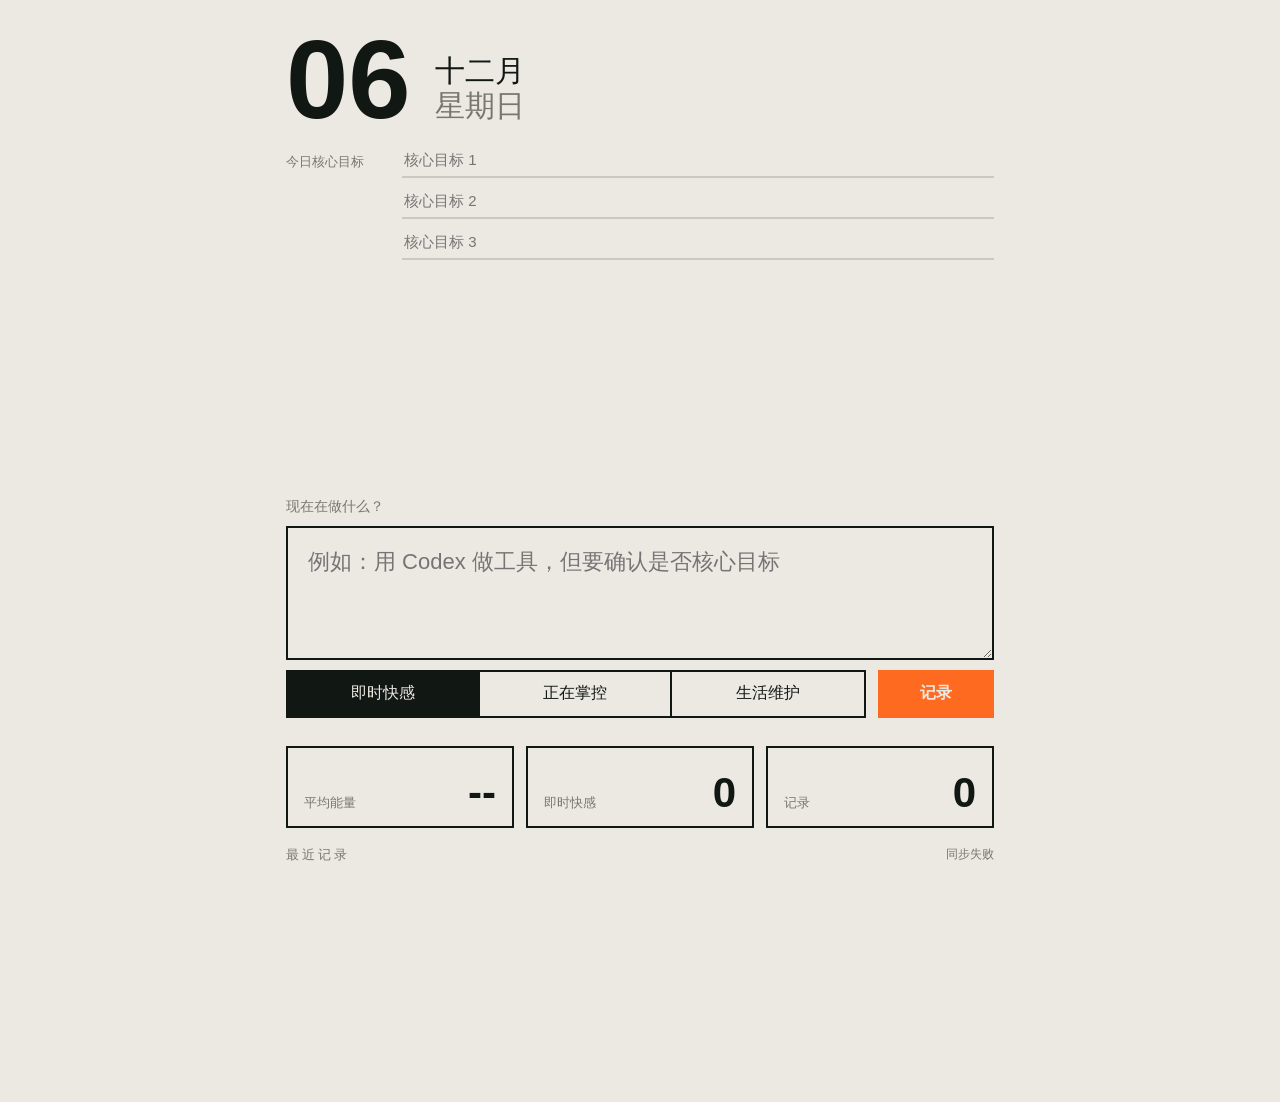
==== web/index.html @ 86beaaf3 "Add files via upload" ====
<!doctype html>
<html lang="zh-CN">
  <head>
    <meta charset="UTF-8">
    <meta name="viewport" content="width=device-width, initial-scale=1.0">
    <title>在做什么</title>
    <link rel="stylesheet" href="./styles.css">
  </head>
  <body>
    <main class="shell">
      <section class="timeline-section">
        <div class="date-lockup">
          <strong id="dayNumber">--</strong>
          <div>
            <span id="monthLabel">----</span>
            <span id="weekdayLabel">---</span>
          </div>
        </div>

        <section class="goals-panel">
          <div class="goals-title">今日核心目标</div>
          <div id="goalInputs" class="goal-inputs">
            <input class="goal-input" type="text" autocomplete="off" maxlength="80" placeholder="核心目标 1">
            <input class="goal-input" type="text" autocomplete="off" maxlength="80" placeholder="核心目标 2">
            <input class="goal-input" type="text" autocomplete="off" maxlength="80" placeholder="核心目标 3">
          </div>
        </section>

        <div id="timelineCanvas" class="timeline-canvas" aria-label="能量走势"></div>
      </section>

      <section class="input-section">
        <label for="activityInput">现在在做什么？</label>
        <textarea id="activityInput" autocomplete="off" rows="3" placeholder="例如：用 Codex 做工具，但要确认是否核心目标"></textarea>
        <div id="followUpBox" class="follow-up-box hidden">
          <label id="followUpQuestion" for="followUpInput"></label>
          <input id="followUpInput" type="text" autocomplete="off">
          <div id="quickAnswers" class="quick-answers">
            <button type="button" data-answer="单任务">单任务</button>
            <button type="button" data-answer="有干扰">有干扰</button>
            <button type="button" data-answer="不核心">不核心</button>
            <button type="button" data-answer="有明确产出">有明确产出</button>
          </div>
        </div>

        <div class="controls-row">
          <div id="categoryButtons" class="segmented" role="radiogroup" aria-label="状态"></div>
          <button id="saveButton" class="primary-button"><span id="saveLabel">记录</span></button>
        </div>
      </section>

      <section class="summary-section">
        <article class="metric"><span>平均能量</span><strong id="averageEnergy">--</strong></article>
        <article class="metric"><span>即时快感</span><strong id="spentMinutes">0</strong></article>
        <article class="metric"><span>记录</span><strong id="recordCount">0</strong></article>
      </section>

      <section class="records-section">
        <div class="records-heading"><h2>最近记录</h2><span id="syncStatus"></span></div>
        <div id="recentList" class="recent-list"></div>
      </section>
    </main>
    <script src="./config.js"></script>
    <script src="./app.js"></script>
  </body>
</html>
---- web/styles.css ----
:root {
  color-scheme: light;
  font-family: "Microsoft YaHei UI", "Segoe UI", Arial, sans-serif;
  --paper: #ece9e3;
  --ink: #111713;
  --muted: #777771;
  --line: #cbc8c0;
  --soft: #dfdcd5;
  --orange: #ff6a21;
}

* { box-sizing: border-box; }

html,
body {
  margin: 0;
  min-height: 100%;
  background: var(--paper);
  color: var(--ink);
}

button,
textarea,
input {
  font: inherit;
}

button {
  border: 0;
  cursor: pointer;
}

.shell {
  width: min(760px, 100%);
  min-height: 100vh;
  margin: 0 auto;
  padding: 34px 26px 36px;
  display: grid;
  grid-template-rows: auto auto 82px minmax(220px, 1fr);
  gap: 18px;
}

.date-lockup {
  display: grid;
  grid-template-columns: auto 1fr;
  align-items: end;
  gap: 24px;
}

.date-lockup strong {
  font-size: 112px;
  line-height: 0.82;
  font-weight: 850;
}

.date-lockup div {
  display: grid;
  gap: 2px;
  padding-bottom: 4px;
}

.date-lockup span {
  color: var(--ink);
  font-size: 30px;
  line-height: 1.1;
}

#weekdayLabel {
  color: var(--muted);
  font-weight: 300;
}

.goals-panel {
  margin-top: 18px;
  display: grid;
  grid-template-columns: 104px 1fr;
  gap: 12px;
  align-items: start;
}

.goals-title {
  color: var(--muted);
  font-size: 13px;
  line-height: 36px;
}

.goal-inputs {
  display: grid;
  gap: 7px;
}

.goal-input,
.follow-up-box input {
  width: 100%;
  min-height: 34px;
  border: 0;
  border-bottom: 2px solid var(--line);
  outline: 0;
  color: var(--ink);
  background: transparent;
  font-size: 15px;
}

.goal-input:focus,
.follow-up-box input:focus,
textarea:focus {
  border-color: var(--orange);
}

.timeline-canvas {
  margin-top: 22px;
  height: 198px;
  overflow-x: auto;
  overflow-y: hidden;
}

.timeline-svg { display: block; }

.baseline {
  stroke: var(--line);
  stroke-width: 2;
}

.energy-line {
  fill: none;
  stroke: var(--ink);
  stroke-width: 5;
  stroke-linecap: round;
  stroke-linejoin: round;
}

.timeline-point circle { fill: var(--ink); }
.timeline-point.latest circle { fill: var(--orange); }

.timeline-point text,
.timeline-label text {
  fill: var(--muted);
  font-size: 12px;
  text-anchor: middle;
}

.day-divider line {
  stroke: var(--line);
  stroke-width: 2;
  stroke-dasharray: 4 8;
}

.day-divider text {
  fill: var(--orange);
  font-size: 11px;
  text-anchor: middle;
}

.empty-timeline {
  height: 190px;
  display: grid;
  place-items: center;
  border: 2px solid var(--line);
  color: var(--muted);
}

.input-section {
  display: grid;
  grid-template-rows: auto auto auto auto;
  gap: 10px;
}

.input-section label {
  color: var(--muted);
  font-size: 14px;
}

textarea {
  width: 100%;
  min-height: 96px;
  resize: vertical;
  outline: 0;
  border: 2px solid var(--ink);
  border-radius: 0;
  padding: 18px 20px;
  color: var(--ink);
  background: transparent;
  font-size: 22px;
  line-height: 1.42;
}

.follow-up-box {
  display: grid;
  grid-template-columns: 180px 1fr;
  align-items: center;
  gap: 12px;
}

.follow-up-box label {
  color: var(--orange);
  font-size: 14px;
}

.quick-answers {
  grid-column: 2;
  display: flex;
  flex-wrap: wrap;
  gap: 6px;
}

.quick-answers button {
  min-height: 28px;
  padding: 0 9px;
  color: var(--ink);
  background: transparent;
  border: 1px solid var(--line);
}

.controls-row {
  display: grid;
  grid-template-columns: 1fr 116px;
  gap: 12px;
  align-items: center;
}

.segmented {
  display: grid;
  grid-template-columns: repeat(3, 1fr);
  border: 2px solid var(--ink);
}

.segment {
  min-height: 44px;
  color: var(--ink);
  background: transparent;
  border-right: 2px solid var(--ink);
}

.segment:last-child { border-right: 0; }
.segment.selected { color: var(--paper); background: var(--ink); }

.primary-button {
  min-height: 48px;
  color: var(--paper);
  background: var(--orange);
  font-weight: 700;
}

.summary-section {
  display: grid;
  grid-template-columns: repeat(3, 1fr);
  gap: 12px;
}

.metric {
  padding: 14px 16px;
  border: 2px solid var(--ink);
  display: grid;
  grid-template-columns: 1fr auto;
  align-items: end;
}

.metric span {
  color: var(--muted);
  font-size: 13px;
}

.metric strong {
  font-size: 42px;
  line-height: 0.9;
}

.records-section {
  min-height: 0;
  display: grid;
  grid-template-rows: auto 1fr;
  gap: 12px;
}

.records-heading {
  display: flex;
  justify-content: space-between;
  align-items: center;
}

h2 {
  margin: 0;
  font-size: 13px;
  font-weight: 500;
  color: var(--muted);
  letter-spacing: 0.22em;
}

#syncStatus {
  color: var(--muted);
  font-size: 12px;
}

.recent-list {
  overflow-y: auto;
  display: grid;
  align-content: start;
  gap: 8px;
}

.recent-item {
  display: grid;
  grid-template-columns: 56px 44px 92px 1fr;
  gap: 12px;
  align-items: center;
  min-height: 42px;
  padding: 8px 0;
  border-bottom: 1px solid var(--line);
}

.recent-item time,
.recent-item span {
  color: var(--muted);
  font-size: 12px;
}

.recent-item strong {
  font-size: 18px;
  line-height: 1;
}

.recent-item p {
  margin: 0;
  min-width: 0;
  overflow: hidden;
  text-overflow: ellipsis;
  white-space: nowrap;
}

.hidden { display: none !important; }
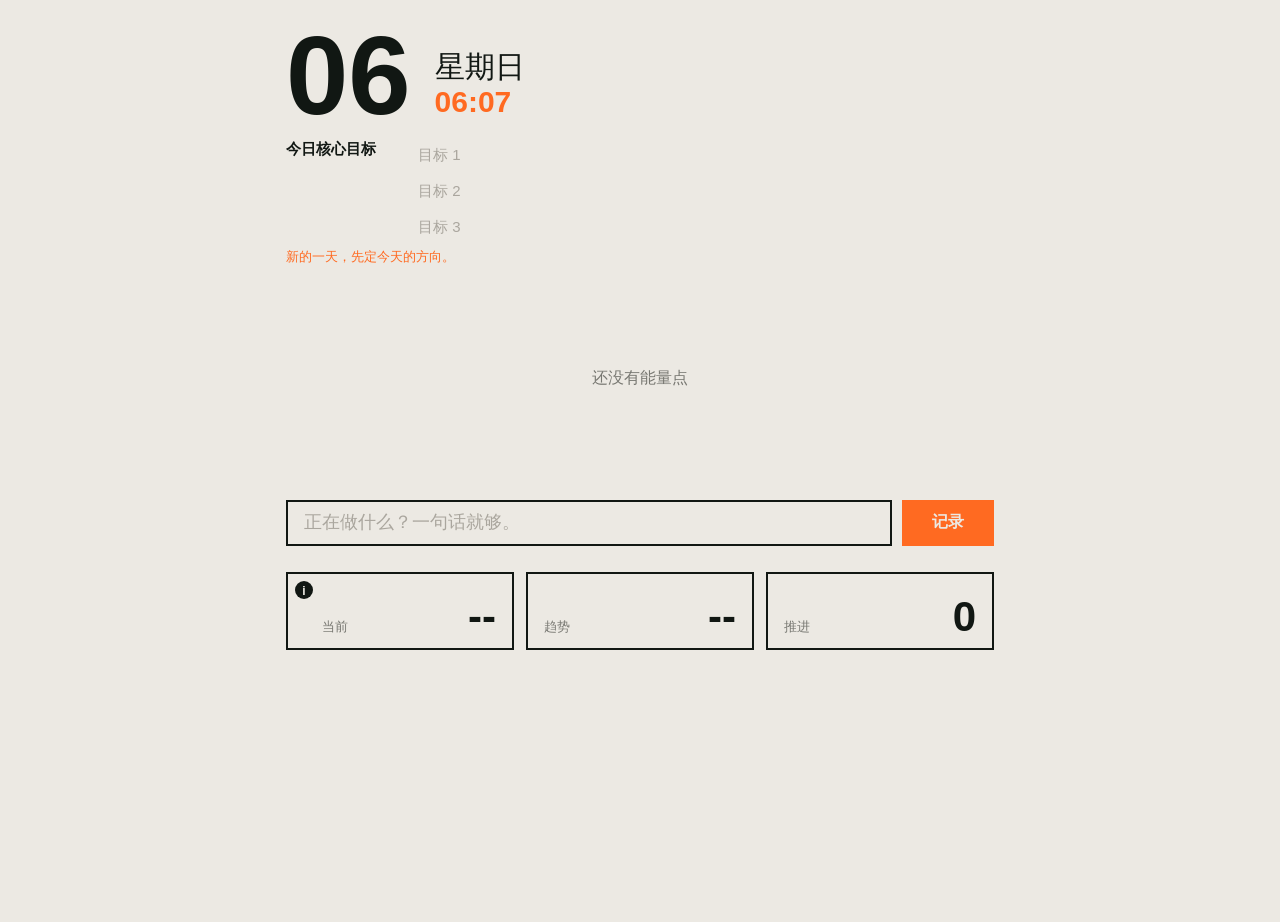
==== commit 264d1dab: "Add files via upload" ====
--- a/web/index.html
+++ b/web/index.html
@@ -12,29 +12,31 @@
         <div class="date-lockup">
           <strong id="dayNumber">--</strong>
           <div>
-            <span id="monthLabel">----</span>
             <span id="weekdayLabel">---</span>
+            <span id="timeLabel">--:--</span>
           </div>
         </div>
 
         <section class="goals-panel">
           <div class="goals-title">今日核心目标</div>
           <div id="goalInputs" class="goal-inputs">
-            <input class="goal-input" type="text" autocomplete="off" maxlength="80" placeholder="核心目标 1">
-            <input class="goal-input" type="text" autocomplete="off" maxlength="80" placeholder="核心目标 2">
-            <input class="goal-input" type="text" autocomplete="off" maxlength="80" placeholder="核心目标 3">
+            <input class="goal-input" type="text" autocomplete="off" maxlength="80" placeholder="目标 1">
+            <input class="goal-input" type="text" autocomplete="off" maxlength="80" placeholder="目标 2">
+            <input class="goal-input" type="text" autocomplete="off" maxlength="80" placeholder="目标 3">
           </div>
         </section>
+        <div id="goalPrompt" class="goal-prompt hidden">新的一天，先定今天的方向。</div>
 
         <div id="timelineCanvas" class="timeline-canvas" aria-label="能量走势"></div>
+        <div id="timelineDetail" class="timeline-detail hidden"></div>
       </section>
 
       <section class="input-section">
-        <label for="activityInput">现在在做什么？</label>
-        <textarea id="activityInput" autocomplete="off" rows="3" placeholder="例如：用 Codex 做工具，但要确认是否核心目标"></textarea>
+        <input id="activityInput" class="activity-input" type="text" autocomplete="off" maxlength="120" aria-label="快速记录" placeholder="正在做什么？一句话就够。">
+        <button id="saveButton" class="primary-button"><span id="saveLabel">记录</span></button>
         <div id="followUpBox" class="follow-up-box hidden">
           <label id="followUpQuestion" for="followUpInput"></label>
-          <input id="followUpInput" type="text" autocomplete="off">
+          <input id="followUpInput" type="text" autocomplete="off" maxlength="80">
           <div id="quickAnswers" class="quick-answers">
             <button type="button" data-answer="单任务">单任务</button>
             <button type="button" data-answer="有干扰">有干扰</button>
@@ -42,23 +44,43 @@
             <button type="button" data-answer="有明确产出">有明确产出</button>
           </div>
         </div>
-
-        <div class="controls-row">
-          <div id="categoryButtons" class="segmented" role="radiogroup" aria-label="状态"></div>
-          <button id="saveButton" class="primary-button"><span id="saveLabel">记录</span></button>
-        </div>
       </section>
 
-      <section class="summary-section">
-        <article class="metric"><span>平均能量</span><strong id="averageEnergy">--</strong></article>
-        <article class="metric"><span>即时快感</span><strong id="spentMinutes">0</strong></article>
-        <article class="metric"><span>记录</span><strong id="recordCount">0</strong></article>
+      <section id="mainView" class="summary-section">
+        <article class="metric metric-current">
+          <button id="scoreGuideButton" class="score-guide-button" type="button">i</button>
+          <span>当前</span>
+          <strong id="currentEnergy">--</strong>
+        </article>
+        <article class="metric metric-trend">
+          <span>趋势</span>
+          <strong id="trendValue">--</strong>
+        </article>
+        <button id="openRecordsButton" class="metric metric-forward" type="button">
+          <span>推进</span>
+          <strong id="forwardCount">0</strong>
+        </button>
       </section>
 
-      <section class="records-section">
-        <div class="records-heading"><h2>最近记录</h2><span id="syncStatus"></span></div>
+      <section id="recordsView" class="records-section hidden">
+        <div class="records-heading">
+          <button id="backToMainButton" class="secondary-button" type="button">返回</button>
+          <h2>过往记录</h2>
+          <span id="syncStatus"></span>
+        </div>
         <div id="recentList" class="recent-list"></div>
       </section>
+
+      <div id="scoreGuide" class="score-guide hidden">
+        <div class="score-guide-panel">
+          <button id="closeScoreGuide" class="guide-close" aria-label="关闭评分说明">×</button>
+          <h2>评分标准</h2>
+          <p><strong>60 分</strong>：方向明确，继续这样做，生活会稳定往前走。</p>
+          <p><strong>80 分</strong>：正在突破舒适区，持续一段时间会升级你的结构。</p>
+          <p><strong>100 分</strong>：接近当前极限，是少数能改变生命层级的状态。</p>
+          <p><strong>低于 40 分</strong>：大概率在消耗、逃避或失控，需要尽快换轨。</p>
+        </div>
+      </div>
     </main>
     <script src="./config.js"></script>
     <script src="./app.js"></script>
--- a/web/styles.css
+++ b/web/styles.css
@@ -5,7 +5,6 @@
   --ink: #111713;
   --muted: #777771;
   --line: #cbc8c0;
-  --soft: #dfdcd5;
   --orange: #ff6a21;
 }
 
@@ -20,7 +19,6 @@
 }
 
 button,
-textarea,
 input {
   font: inherit;
 }
@@ -34,9 +32,9 @@
   width: min(760px, 100%);
   min-height: 100vh;
   margin: 0 auto;
-  padding: 34px 26px 36px;
-  display: grid;
-  grid-template-rows: auto auto 82px minmax(220px, 1fr);
+  padding: 30px 26px 34px;
+  display: grid;
+  grid-template-rows: auto auto 78px minmax(220px, 1fr);
   gap: 18px;
 }
 
@@ -65,59 +63,80 @@
   line-height: 1.1;
 }
 
-#weekdayLabel {
-  color: var(--muted);
-  font-weight: 300;
+#timeLabel {
+  color: var(--orange);
+  font-weight: 700;
 }
 
 .goals-panel {
   margin-top: 18px;
   display: grid;
-  grid-template-columns: 104px 1fr;
+  grid-template-columns: 118px 1fr;
   gap: 12px;
   align-items: start;
 }
 
 .goals-title {
-  color: var(--muted);
-  font-size: 13px;
-  line-height: 36px;
+  color: var(--ink);
+  font-size: 15px;
+  font-weight: 700;
 }
 
 .goal-inputs {
   display: grid;
-  gap: 7px;
+  gap: 6px;
 }
 
 .goal-input,
 .follow-up-box input {
   width: 100%;
-  min-height: 34px;
+  min-height: 30px;
   border: 0;
-  border-bottom: 2px solid var(--line);
   outline: 0;
   color: var(--ink);
   background: transparent;
   font-size: 15px;
+}
+
+.goal-input::placeholder,
+.activity-input::placeholder {
+  color: #aaa69e;
 }
 
 .goal-input:focus,
 .follow-up-box input:focus,
-textarea:focus {
-  border-color: var(--orange);
+.activity-input:focus {
+  color: var(--orange);
+}
+
+.goal-prompt {
+  margin-top: 6px;
+  color: var(--orange);
+  font-size: 13px;
 }
 
 .timeline-canvas {
-  margin-top: 22px;
+  margin-top: 18px;
   height: 198px;
   overflow-x: auto;
   overflow-y: hidden;
+  cursor: grab;
+  touch-action: pan-y;
+}
+
+.timeline-canvas.dragging {
+  cursor: grabbing;
+}
+
+.timeline-canvas::-webkit-scrollbar,
+.recent-list::-webkit-scrollbar {
+  display: none;
 }
 
 .timeline-svg { display: block; }
 
 .baseline {
-  stroke: var(--line);
+  stroke: transparent;
   stroke-width: 2;
 }
 
@@ -129,8 +148,8 @@
   stroke-linejoin: round;
 }
 
-.timeline-point circle { fill: var(--ink); }
-.timeline-point.latest circle { fill: var(--orange); }
+.timeline-point { cursor: pointer; }
+.timeline-point.latest circle { stroke: var(--ink); stroke-width: 2; }
 
 .timeline-point text,
 .timeline-label text {
@@ -155,40 +174,62 @@
   height: 190px;
   display: grid;
   place-items: center;
-  border: 2px solid var(--line);
-  color: var(--muted);
+  color: var(--muted);
+}
+
+.timeline-detail {
+  min-height: 42px;
+  margin-top: 6px;
+  display: grid;
+  grid-template-columns: auto auto auto 1fr;
+  gap: 10px;
+  align-items: center;
+  color: var(--ink);
+  font-size: 13px;
+}
+
+.timeline-detail strong {
+  font-size: 18px;
+}
+
+.timeline-detail span,
+.timeline-detail p {
+  color: var(--muted);
+}
+
+.timeline-detail p {
+  margin: 0;
 }
 
 .input-section {
   display: grid;
-  grid-template-rows: auto auto auto auto;
-  gap: 10px;
-}
-
-.input-section label {
-  color: var(--muted);
-  font-size: 14px;
-}
-
-textarea {
+  grid-template-columns: 1fr 92px;
+  grid-template-rows: 46px auto;
+  gap: 8px 10px;
+}
+
+.activity-input {
   width: 100%;
-  min-height: 96px;
-  resize: vertical;
-  outline: 0;
+  height: 46px;
   border: 2px solid var(--ink);
   border-radius: 0;
-  padding: 18px 20px;
-  color: var(--ink);
-  background: transparent;
-  font-size: 22px;
-  line-height: 1.42;
+  outline: 0;
+  padding: 0 16px;
+  color: var(--ink);
+  background: transparent;
+  font-size: 18px;
+}
+
+.activity-input:focus {
+  border-color: var(--orange);
 }
 
 .follow-up-box {
-  display: grid;
-  grid-template-columns: 180px 1fr;
+  grid-column: 1 / -1;
+  display: grid;
+  grid-template-columns: 170px 1fr;
   align-items: center;
-  gap: 12px;
+  gap: 10px;
 }
 
 .follow-up-box label {
@@ -204,41 +245,41 @@
 }
 
 .quick-answers button {
-  min-height: 28px;
-  padding: 0 9px;
-  color: var(--ink);
-  background: transparent;
-  border: 1px solid var(--line);
-}
-
-.controls-row {
-  display: grid;
-  grid-template-columns: 1fr 116px;
-  gap: 12px;
-  align-items: center;
-}
-
-.segmented {
-  display: grid;
-  grid-template-columns: repeat(3, 1fr);
-  border: 2px solid var(--ink);
-}
-
-.segment {
-  min-height: 44px;
-  color: var(--ink);
-  background: transparent;
-  border-right: 2px solid var(--ink);
-}
-
-.segment:last-child { border-right: 0; }
-.segment.selected { color: var(--paper); background: var(--ink); }
+  min-height: 24px;
+  padding: 0 8px;
+  color: var(--ink);
+  background: transparent;
+}
+
+.quick-answers button:hover {
+  color: var(--orange);
+}
+
+.primary-button,
+.secondary-button {
+  min-height: 46px;
+  font-weight: 700;
+}
 
 .primary-button {
-  min-height: 48px;
   color: var(--paper);
   background: var(--orange);
-  font-weight: 700;
+}
+
+.primary-button:disabled {
+  cursor: wait;
+  opacity: 0.72;
+}
+
+.secondary-button {
+  color: var(--ink);
+  background: transparent;
+  border: 2px solid var(--ink);
+}
+
+.secondary-button:hover {
+  color: var(--paper);
+  background: var(--ink);
 }
 
 .summary-section {
@@ -248,11 +289,20 @@
 }
 
 .metric {
-  padding: 14px 16px;
+  position: relative;
+  min-width: 0;
+  padding: 14px 16px 12px;
   border: 2px solid var(--ink);
   display: grid;
   grid-template-columns: 1fr auto;
   align-items: end;
+  color: var(--ink);
+  background: transparent;
+  text-align: left;
+}
+
+.metric:hover {
+  border-color: var(--orange);
 }
 
 .metric span {
@@ -265,6 +315,33 @@
   line-height: 0.9;
 }
 
+.metric-forward {
+  cursor: pointer;
+}
+
+.score-guide-button {
+  position: absolute;
+  top: 7px;
+  left: 7px;
+  width: 18px;
+  height: 18px;
+  border-radius: 50%;
+  color: var(--paper);
+  background: var(--ink);
+  font-size: 12px;
+  line-height: 18px;
+  text-align: center;
+  font-weight: 700;
+}
+
+.metric-current span {
+  padding-left: 18px;
+}
+
+.trend-up { color: var(--orange); }
+.trend-down { color: #050505; }
+.trend-flat { color: var(--muted); }
+
 .records-section {
   min-height: 0;
   display: grid;
@@ -273,8 +350,9 @@
 }
 
 .records-heading {
-  display: flex;
-  justify-content: space-between;
+  display: grid;
+  grid-template-columns: 96px 1fr auto;
+  gap: 14px;
   align-items: center;
 }
 
@@ -305,7 +383,6 @@
   align-items: center;
   min-height: 42px;
   padding: 8px 0;
-  border-bottom: 1px solid var(--line);
 }
 
 .recent-item time,
@@ -327,4 +404,64 @@
   white-space: nowrap;
 }
 
+.recent-empty {
+  padding: 22px 0;
+  color: var(--muted);
+}
+
 .hidden { display: none !important; }
+
+body.records-open .timeline-section,
+body.records-open .input-section,
+body.records-open .summary-section {
+  display: none;
+}
+
+body.records-open .shell {
+  grid-template-rows: minmax(0, 1fr);
+}
+
+body.records-open #recordsView {
+  display: grid !important;
+}
+
+.score-guide {
+  position: fixed;
+  z-index: 50;
+  inset: 0;
+  display: grid;
+  place-items: center;
+  background: rgba(236, 233, 227, 0.86);
+}
+
+.score-guide-panel {
+  position: relative;
+  width: min(520px, calc(100% - 42px));
+  padding: 28px 30px 26px;
+  color: var(--ink);
+  background: var(--paper);
+  border: 2px solid var(--ink);
+}
+
+.score-guide-panel p {
+  margin: 10px 0;
+  color: var(--muted);
+  font-size: 15px;
+  line-height: 1.55;
+}
+
+.score-guide-panel strong {
+  color: var(--ink);
+}
+
+.guide-close {
+  position: absolute;
+  top: 10px;
+  right: 12px;
+  width: 30px;
+  height: 30px;
+  color: var(--ink);
+  background: transparent;
+  font-size: 28px;
+  line-height: 1;
+}
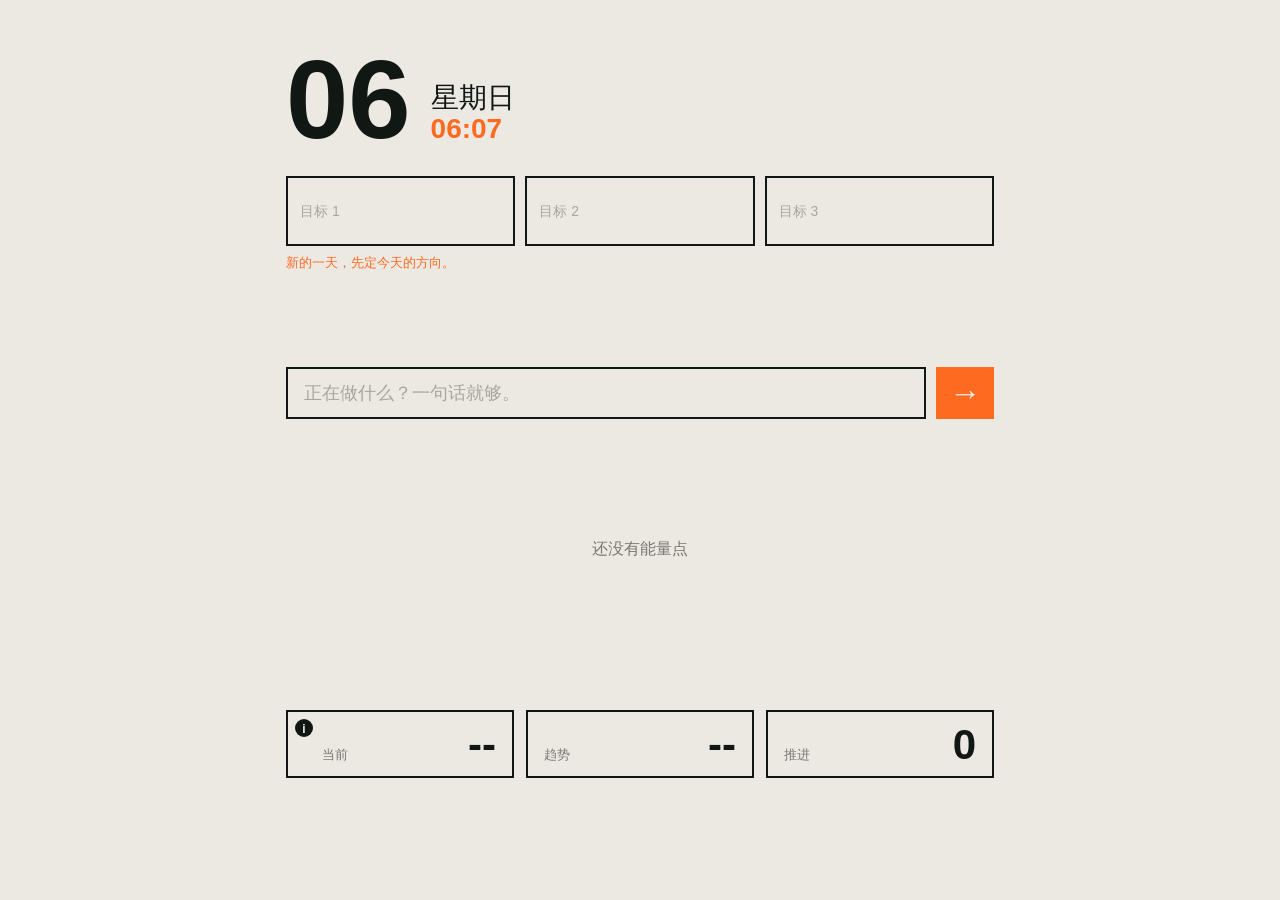
==== commit e737e279: "Add files via upload" ====
--- a/web/index.html
+++ b/web/index.html
@@ -2,13 +2,19 @@
 <html lang="zh-CN">
   <head>
     <meta charset="UTF-8">
-    <meta name="viewport" content="width=device-width, initial-scale=1.0">
+    <meta name="viewport" content="width=device-width, initial-scale=1.0, viewport-fit=cover">
+    <meta name="theme-color" content="#ece9e3">
     <title>在做什么</title>
-    <link rel="stylesheet" href="./styles.css">
+    <style>
+      html,body{width:100%;height:100%;margin:0;overflow:hidden;background:#ece9e3}
+      .shell{box-sizing:border-box;width:min(760px,100%);height:100dvh;max-width:100vw;margin:0 auto;overflow:hidden}
+      @media(max-width:600px){.shell{width:100%;height:100svh;max-width:100vw}}
+    </style>
+    <link rel="stylesheet" href="./styles.css?v=20260619-2">
   </head>
   <body>
     <main class="shell">
-      <section class="timeline-section">
+      <section class="top-section">
         <div class="date-lockup">
           <strong id="dayNumber">--</strong>
           <div>
@@ -18,48 +24,39 @@
         </div>
 
         <section class="goals-panel">
-          <div class="goals-title">今日核心目标</div>
-          <div id="goalInputs" class="goal-inputs">
+          <div id="goalInputs" class="goal-inputs" aria-label="今日目标">
             <input class="goal-input" type="text" autocomplete="off" maxlength="80" placeholder="目标 1">
             <input class="goal-input" type="text" autocomplete="off" maxlength="80" placeholder="目标 2">
             <input class="goal-input" type="text" autocomplete="off" maxlength="80" placeholder="目标 3">
           </div>
         </section>
         <div id="goalPrompt" class="goal-prompt hidden">新的一天，先定今天的方向。</div>
-
-        <div id="timelineCanvas" class="timeline-canvas" aria-label="能量走势"></div>
-        <div id="timelineDetail" class="timeline-detail hidden"></div>
       </section>
 
       <section class="input-section">
         <input id="activityInput" class="activity-input" type="text" autocomplete="off" maxlength="120" aria-label="快速记录" placeholder="正在做什么？一句话就够。">
-        <button id="saveButton" class="primary-button"><span id="saveLabel">记录</span></button>
-        <div id="followUpBox" class="follow-up-box hidden">
-          <label id="followUpQuestion" for="followUpInput"></label>
-          <input id="followUpInput" type="text" autocomplete="off" maxlength="80">
-          <div id="quickAnswers" class="quick-answers">
-            <button type="button" data-answer="单任务">单任务</button>
-            <button type="button" data-answer="有干扰">有干扰</button>
-            <button type="button" data-answer="不核心">不核心</button>
-            <button type="button" data-answer="有明确产出">有明确产出</button>
-          </div>
-        </div>
+        <button id="saveButton" class="primary-button" aria-label="保存记录"><span id="saveLabel">→</span></button>
       </section>
 
-      <section id="mainView" class="summary-section">
-        <article class="metric metric-current">
-          <button id="scoreGuideButton" class="score-guide-button" type="button">i</button>
-          <span>当前</span>
-          <strong id="currentEnergy">--</strong>
-        </article>
-        <article class="metric metric-trend">
-          <span>趋势</span>
-          <strong id="trendValue">--</strong>
-        </article>
-        <button id="openRecordsButton" class="metric metric-forward" type="button">
-          <span>推进</span>
-          <strong id="forwardCount">0</strong>
-        </button>
+      <section class="lower-section">
+        <div id="timelineCanvas" class="timeline-canvas" aria-label="能量走势"></div>
+        <div id="timelineDetail" class="timeline-detail hidden"></div>
+
+        <section id="mainView" class="summary-section">
+          <article class="metric metric-current">
+            <button id="scoreGuideButton" class="score-guide-button" type="button">i</button>
+            <span>当前</span>
+            <strong id="currentEnergy">--</strong>
+          </article>
+          <article class="metric metric-trend">
+            <span>趋势</span>
+            <strong id="trendValue">--</strong>
+          </article>
+          <button id="openRecordsButton" class="metric metric-forward" type="button">
+            <span>推进</span>
+            <strong id="forwardCount">0</strong>
+          </button>
+        </section>
       </section>
 
       <section id="recordsView" class="records-section hidden">
@@ -82,7 +79,7 @@
         </div>
       </div>
     </main>
-    <script src="./config.js"></script>
-    <script src="./app.js"></script>
+    <script src="./config.js?v=20260619-2"></script>
+    <script src="./app.js?v=20260619-2"></script>
   </body>
 </html>
--- a/web/styles.css
+++ b/web/styles.css
@@ -13,7 +13,10 @@
 html,
 body {
   margin: 0;
-  min-height: 100%;
+  width: 100%;
+  height: 100%;
+  min-height: 0;
+  overflow: hidden;
   background: var(--paper);
   color: var(--ink);
 }
@@ -30,19 +33,31 @@
 
 .shell {
   width: min(760px, 100%);
-  min-height: 100vh;
+  height: 100dvh;
+  min-height: 0;
+  max-width: 100vw;
   margin: 0 auto;
-  padding: 30px 26px 34px;
-  display: grid;
-  grid-template-rows: auto auto 78px minmax(220px, 1fr);
-  gap: 18px;
+  padding: 54px 26px 34px;
+  display: grid;
+  grid-template-rows: 286px 58px minmax(300px, 1fr);
+  gap: 28px;
+  overflow: hidden;
+}
+
+.top-section,
+.input-section,
+.lower-section,
+.records-section {
+  min-width: 0;
+  min-height: 0;
+  max-width: 100%;
 }
 
 .date-lockup {
   display: grid;
   grid-template-columns: auto 1fr;
   align-items: end;
-  gap: 24px;
+  gap: 20px;
 }
 
 .date-lockup strong {
@@ -54,48 +69,42 @@
 .date-lockup div {
   display: grid;
   gap: 2px;
-  padding-bottom: 4px;
+  padding-bottom: 2px;
 }
 
 .date-lockup span {
   color: var(--ink);
-  font-size: 30px;
-  line-height: 1.1;
+  font-size: 28px;
+  line-height: 1.05;
 }
 
 #timeLabel {
   color: var(--orange);
-  font-weight: 700;
+  font-weight: 740;
 }
 
 .goals-panel {
-  margin-top: 18px;
-  display: grid;
-  grid-template-columns: 118px 1fr;
-  gap: 12px;
-  align-items: start;
-}
-
-.goals-title {
-  color: var(--ink);
-  font-size: 15px;
-  font-weight: 700;
+  margin-top: 30px;
+  display: grid;
+  grid-template-columns: 1fr;
+  align-items: stretch;
 }
 
 .goal-inputs {
   display: grid;
-  gap: 6px;
-}
-
-.goal-input,
-.follow-up-box input {
+  grid-template-columns: repeat(3, 1fr);
+  gap: 10px;
+}
+
+.goal-input {
   width: 100%;
-  min-height: 30px;
-  border: 0;
+  height: 70px;
+  border: 2px solid var(--ink);
   outline: 0;
   color: var(--ink);
   background: transparent;
-  font-size: 15px;
+  padding: 10px 12px;
+  font-size: 14px;
 }
 
 .goal-input::placeholder,
@@ -104,24 +113,69 @@
 }
 
 .goal-input:focus,
-.follow-up-box input:focus,
 .activity-input:focus {
+  border-color: var(--orange);
   color: var(--orange);
 }
 
 .goal-prompt {
-  margin-top: 6px;
+  margin-top: 8px;
   color: var(--orange);
   font-size: 13px;
 }
 
+.input-section {
+  align-self: center;
+  display: grid;
+  grid-template-columns: 1fr 58px;
+  grid-template-rows: 52px auto;
+  gap: 8px 10px;
+}
+
+.activity-input {
+  width: 100%;
+  height: 52px;
+  border: 2px solid var(--ink);
+  border-radius: 0;
+  outline: 0;
+  padding: 0 16px;
+  color: var(--ink);
+  background: transparent;
+  font-size: 18px;
+}
+
+.primary-button {
+  width: 58px;
+  height: 52px;
+  color: var(--paper);
+  background: var(--orange);
+  font-size: 32px;
+  font-weight: 700;
+  line-height: 1;
+}
+
+.primary-button:disabled {
+  cursor: wait;
+  opacity: 0.72;
+}
+
+.lower-section {
+  min-width: 0;
+  display: grid;
+  grid-template-rows: minmax(170px, 1fr) minmax(34px, auto) 78px;
+  gap: 10px;
+}
+
 .timeline-canvas {
-  margin-top: 18px;
-  height: 198px;
+  width: 100%;
+  max-width: 100%;
+  min-width: 0;
   overflow-x: auto;
   overflow-y: hidden;
   cursor: grab;
   touch-action: pan-y;
+  contain: layout paint;
+  scrollbar-width: none;
 }
 
 .timeline-canvas.dragging {
@@ -179,13 +233,13 @@
 
 .timeline-detail {
   min-height: 42px;
-  margin-top: 6px;
   display: grid;
   grid-template-columns: auto auto auto 1fr;
   gap: 10px;
-  align-items: center;
+  align-items: start;
   color: var(--ink);
   font-size: 13px;
+  line-height: 1.45;
 }
 
 .timeline-detail strong {
@@ -199,87 +253,7 @@
 
 .timeline-detail p {
   margin: 0;
-}
-
-.input-section {
-  display: grid;
-  grid-template-columns: 1fr 92px;
-  grid-template-rows: 46px auto;
-  gap: 8px 10px;
-}
-
-.activity-input {
-  width: 100%;
-  height: 46px;
-  border: 2px solid var(--ink);
-  border-radius: 0;
-  outline: 0;
-  padding: 0 16px;
-  color: var(--ink);
-  background: transparent;
-  font-size: 18px;
-}
-
-.activity-input:focus {
-  border-color: var(--orange);
-}
-
-.follow-up-box {
-  grid-column: 1 / -1;
-  display: grid;
-  grid-template-columns: 170px 1fr;
-  align-items: center;
-  gap: 10px;
-}
-
-.follow-up-box label {
-  color: var(--orange);
-  font-size: 14px;
-}
-
-.quick-answers {
-  grid-column: 2;
-  display: flex;
-  flex-wrap: wrap;
-  gap: 6px;
-}
-
-.quick-answers button {
-  min-height: 24px;
-  padding: 0 8px;
-  color: var(--ink);
-  background: transparent;
-}
-
-.quick-answers button:hover {
-  color: var(--orange);
-}
-
-.primary-button,
-.secondary-button {
-  min-height: 46px;
-  font-weight: 700;
-}
-
-.primary-button {
-  color: var(--paper);
-  background: var(--orange);
-}
-
-.primary-button:disabled {
-  cursor: wait;
-  opacity: 0.72;
-}
-
-.secondary-button {
-  color: var(--ink);
-  background: transparent;
-  border: 2px solid var(--ink);
-}
-
-.secondary-button:hover {
-  color: var(--paper);
-  background: var(--ink);
+  white-space: normal;
 }
 
 .summary-section {
@@ -342,6 +316,19 @@
 .trend-down { color: #050505; }
 .trend-flat { color: var(--muted); }
 
+.secondary-button {
+  min-height: 46px;
+  color: var(--ink);
+  background: transparent;
+  border: 2px solid var(--ink);
+  font-weight: 700;
+}
+
+.secondary-button:hover {
+  color: var(--paper);
+  background: var(--ink);
+}
+
 .records-section {
   min-height: 0;
   display: grid;
@@ -374,6 +361,7 @@
   display: grid;
   align-content: start;
   gap: 8px;
+  scrollbar-width: none;
 }
 
 .recent-item {
@@ -411,9 +399,9 @@
 
 .hidden { display: none !important; }
 
-body.records-open .timeline-section,
+body.records-open .top-section,
 body.records-open .input-section,
-body.records-open .summary-section {
+body.records-open .lower-section {
   display: none;
 }
 
@@ -465,3 +453,293 @@
   font-size: 28px;
   line-height: 1;
 }
+
+@media (min-width: 601px) and (max-height: 850px) {
+  .shell {
+    padding-top: 40px;
+    padding-bottom: 20px;
+    grid-template-rows: 240px 52px minmax(0, 1fr);
+    gap: 18px;
+  }
+
+  .date-lockup strong {
+    font-size: 94px;
+  }
+
+  .date-lockup span {
+    font-size: 23px;
+  }
+
+  .goals-panel {
+    margin-top: 20px;
+  }
+
+  .goal-input {
+    height: 60px;
+  }
+
+  .input-section {
+    grid-template-rows: 52px;
+  }
+
+  .lower-section {
+    grid-template-rows: minmax(110px, 1fr) auto 72px;
+    gap: 7px;
+    overflow: hidden;
+  }
+
+  .metric {
+    height: 72px;
+  }
+}
+
+@media (max-width: 600px) {
+  html,
+  body {
+    width: 100%;
+    min-height: 100%;
+    overflow-x: hidden;
+  }
+
+  .shell {
+    width: 100%;
+    height: 100svh;
+    min-height: 0;
+    max-width: 100vw;
+    padding: max(32px, env(safe-area-inset-top)) 16px max(22px, env(safe-area-inset-bottom));
+    grid-template-rows: auto 48px minmax(0, 1fr);
+    gap: 22px;
+    overflow: hidden;
+    contain: layout paint;
+  }
+
+  .date-lockup {
+    align-items: end;
+    gap: 14px;
+  }
+
+  .date-lockup strong {
+    font-size: 82px;
+    line-height: 0.82;
+  }
+
+  .date-lockup div {
+    gap: 3px;
+    padding-bottom: 0;
+  }
+
+  .date-lockup span {
+    font-size: 17px;
+    line-height: 1.1;
+  }
+
+  .goals-panel {
+    margin-top: 24px;
+    grid-template-columns: 1fr;
+  }
+
+  .goal-inputs {
+    grid-template-columns: repeat(3, minmax(0, 1fr));
+    gap: 7px;
+  }
+
+  .goal-input {
+    height: 62px;
+    padding: 8px;
+    font-size: 12px;
+  }
+
+  .goal-prompt {
+    margin-top: 6px;
+    font-size: 12px;
+  }
+
+  .input-section {
+    grid-template-columns: minmax(0, 1fr) 50px;
+    grid-template-rows: 48px auto;
+    gap: 7px;
+  }
+
+  .activity-input {
+    height: 48px;
+    padding: 0 12px;
+    font-size: 16px;
+    min-width: 0;
+  }
+
+  .primary-button {
+    width: 50px;
+    height: 48px;
+    font-size: 28px;
+  }
+
+  .lower-section {
+    grid-template-rows: minmax(120px, 1fr) auto 72px;
+    gap: 8px;
+    overflow: hidden;
+  }
+
+  .timeline-canvas {
+    width: calc(100vw - 32px);
+    overscroll-behavior-x: contain;
+  }
+
+  .timeline-detail {
+    grid-template-columns: auto auto 1fr;
+    min-height: 38px;
+    gap: 6px 9px;
+    font-size: 12px;
+  }
+
+  .timeline-detail p {
+    grid-column: 1 / -1;
+  }
+
+  .summary-section {
+    grid-template-columns: repeat(3, minmax(0, 1fr));
+    gap: 7px;
+  }
+
+  .metric {
+    height: 72px;
+    padding: 11px 9px 9px;
+  }
+
+  .metric span {
+    font-size: 11px;
+  }
+
+  .metric strong {
+    font-size: 30px;
+  }
+
+  .score-guide-button {
+    top: 5px;
+    left: 5px;
+    width: 16px;
+    height: 16px;
+    font-size: 10px;
+    line-height: 16px;
+  }
+
+  .metric-current span {
+    padding-left: 14px;
+  }
+
+  body.records-open .shell {
+    height: 100svh;
+    min-height: 0;
+    padding-top: max(24px, env(safe-area-inset-top));
+  }
+
+  .records-section {
+    height: 100%;
+    min-height: 0;
+  }
+
+  .records-heading {
+    grid-template-columns: 64px 1fr auto;
+    gap: 10px;
+  }
+
+  .secondary-button {
+    min-height: 38px;
+    font-size: 13px;
+  }
+
+  .recent-item {
+    grid-template-columns: 44px 34px minmax(0, 1fr);
+    grid-template-areas:
+      "time score label"
+      "activity activity activity";
+    gap: 5px 9px;
+    min-height: 58px;
+    padding: 8px 0;
+  }
+
+  .recent-item time { grid-area: time; }
+  .recent-item strong { grid-area: score; }
+  .recent-item span { grid-area: label; }
+  .recent-item p {
+    grid-area: activity;
+    white-space: normal;
+    line-height: 1.4;
+  }
+
+  .score-guide {
+    padding: 16px;
+  }
+
+  .score-guide-panel {
+    width: 100%;
+    max-height: calc(100svh - 32px);
+    overflow-y: auto;
+    padding: 24px 20px 20px;
+  }
+
+  .score-guide-panel p {
+    font-size: 14px;
+  }
+}
+
+@media (max-width: 600px) and (max-height: 700px) {
+  .shell {
+    padding-top: max(20px, env(safe-area-inset-top));
+    padding-bottom: max(12px, env(safe-area-inset-bottom));
+    gap: 14px;
+  }
+
+  .date-lockup strong {
+    font-size: 70px;
+  }
+
+  .goals-panel {
+    margin-top: 16px;
+  }
+
+  .goal-input {
+    height: 52px;
+  }
+
+  .lower-section {
+    grid-template-rows: minmax(96px, 1fr) auto 66px;
+    gap: 6px;
+  }
+
+  .metric {
+    height: 66px;
+  }
+}
+
+@media (max-width: 360px) {
+  .shell {
+    padding-left: 12px;
+    padding-right: 12px;
+  }
+
+  .date-lockup strong {
+    font-size: 74px;
+  }
+
+  .goal-inputs {
+    gap: 5px;
+  }
+
+  .goal-input {
+    padding: 6px;
+    font-size: 11px;
+  }
+
+  .timeline-canvas {
+    width: calc(100vw - 24px);
+  }
+
+  .metric {
+    padding-left: 7px;
+    padding-right: 7px;
+  }
+
+  .metric strong {
+    font-size: 27px;
+  }
+}
